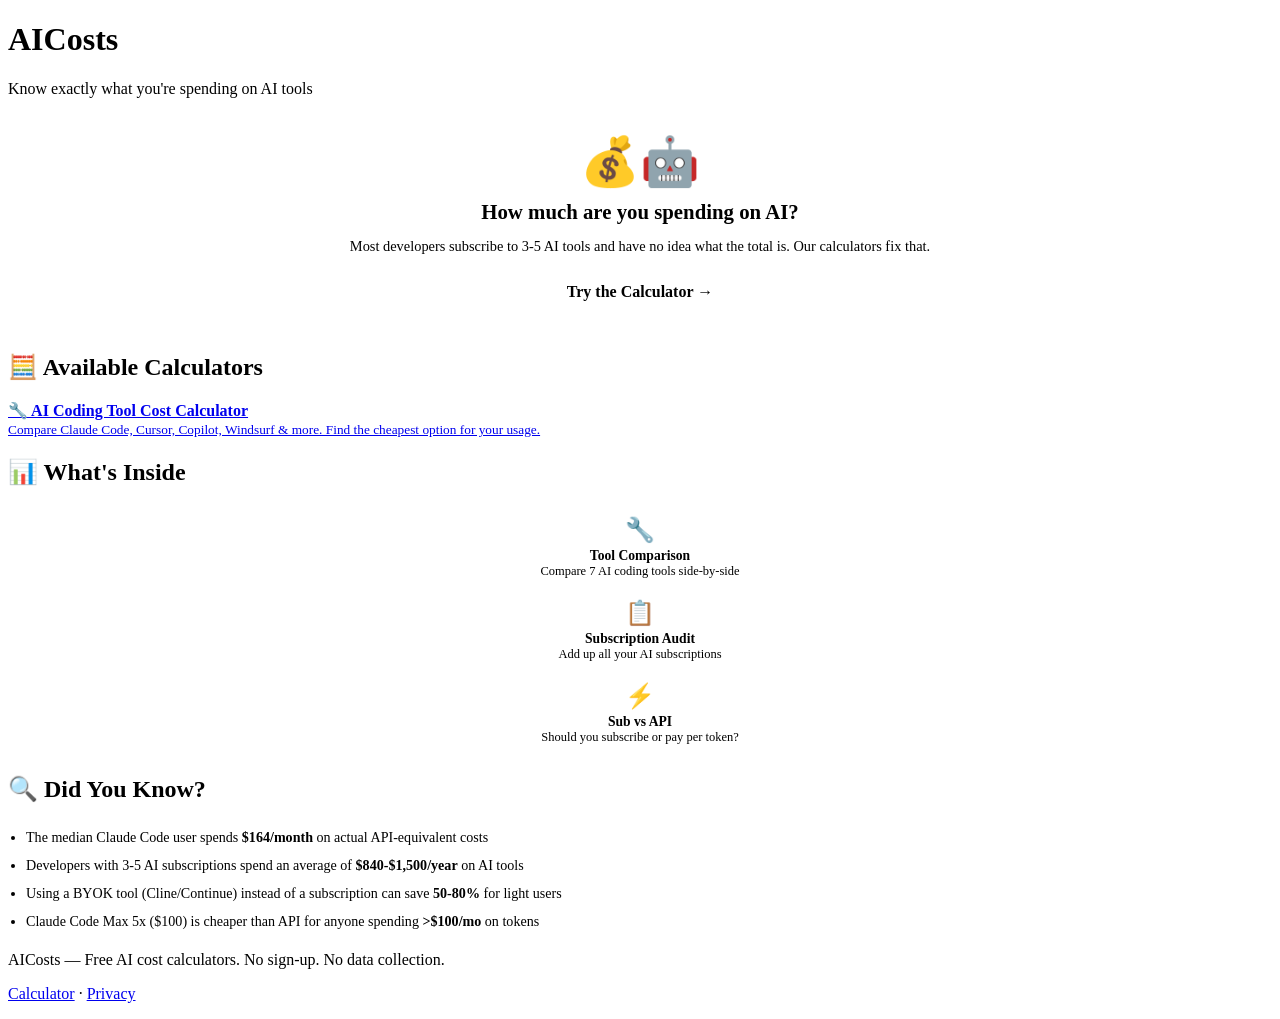
==== index.html @ ecb43ac8 "Add index.html" ====
<!DOCTYPE html>
<html lang="en">
<head>
<meta charset="UTF-8">
<meta name="viewport" content="width=device-width,initial-scale=1">
<title>AICosts — AI Cost Calculators & Comparison Tools</title>
<meta name="description" content="Free AI cost calculators. Compare AI coding tools, audit your AI subscriptions, find the cheapest AI plan. No sign-up required.">
<link rel="canonical" href="https://aicosts.bmaster.cn/">
<link rel="stylesheet" href="style.css">
</head>
<body>
<div class="wrap">
<div class="header">
<h1>AICosts</h1>
<p>Know exactly what you're spending on AI tools</p>
</div>

<div class="card">
<div style="text-align:center;padding:20px 0">
<div style="font-size:3rem">💰🤖</div>
<h2 style="font-size:1.3rem;margin:10px 0">How much are you spending on AI?</h2>
<p style="color:var(--text-dim);font-size:.9rem;margin-bottom:16px">Most developers subscribe to 3-5 AI tools and have no idea what the total is. Our calculators fix that.</p>
<a href="ai-coding-cost-calculator.html" style="display:inline-block;background:var(--accent);color:#000;font-weight:700;padding:12px 28px;border-radius:8px;text-decoration:none;font-size:1rem">Try the Calculator →</a>
</div>
</div>

<div class="card">
<h2>🧮 Available Calculators</h2>
<div class="related">
<a href="ai-coding-cost-calculator.html">
<strong>🔧 AI Coding Tool Cost Calculator</strong><br>
<small style="color:var(--text-dim)">Compare Claude Code, Cursor, Copilot, Windsurf & more. Find the cheapest option for your usage.</small>
</a>
</div>
</div>

<div class="card">
<h2>📊 What's Inside</h2>
<div class="row3" style="margin-bottom:12px">
<div style="text-align:center;padding:10px"><div style="font-size:1.5rem">🔧</div><div style="font-weight:600;font-size:.85rem;margin-top:4px">Tool Comparison</div><div style="font-size:.78rem;color:var(--text-dim)">Compare 7 AI coding tools side-by-side</div></div>
<div style="text-align:center;padding:10px"><div style="font-size:1.5rem">📋</div><div style="font-weight:600;font-size:.85rem;margin-top:4px">Subscription Audit</div><div style="font-size:.78rem;color:var(--text-dim)">Add up all your AI subscriptions</div></div>
<div style="text-align:center;padding:10px"><div style="font-size:1.5rem">⚡</div><div style="font-weight:600;font-size:.85rem;margin-top:4px">Sub vs API</div><div style="font-size:.78rem;color:var(--text-dim)">Should you subscribe or pay per token?</div></div>
</div>
</div>

<div class="card">
<h2>🔍 Did You Know?</h2>
<ul style="color:var(--text-dim);font-size:.88rem;padding-left:18px;line-height:2">
<li>The median Claude Code user spends <strong style="color:var(--text)">$164/month</strong> on actual API-equivalent costs</li>
<li>Developers with 3-5 AI subscriptions spend an average of <strong style="color:var(--text)">$840-$1,500/year</strong> on AI tools</li>
<li>Using a BYOK tool (Cline/Continue) instead of a subscription can save <strong style="color:var(--text)">50-80%</strong> for light users</li>
<li>Claude Code Max 5x ($100) is cheaper than API for anyone spending <strong style="color:var(--text)">>$100/mo</strong> on tokens</li>
</ul>
</div>

<div class="footer">
<p>AICosts — Free AI cost calculators. No sign-up. No data collection.</p>
<p><a href="ai-coding-cost-calculator.html">Calculator</a> · <a href="privacy.html">Privacy</a></p>
</div>
</div>
</body>
</html>
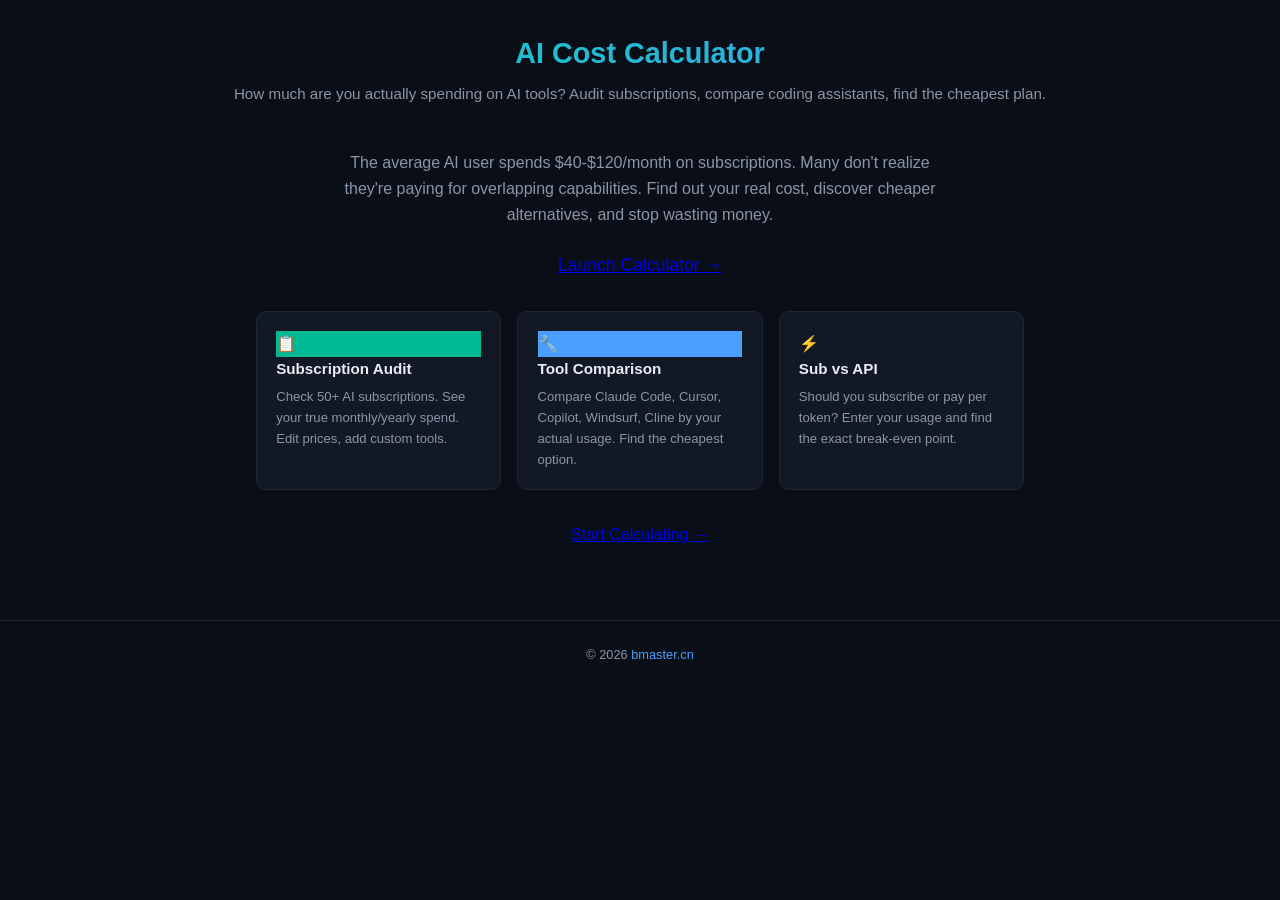
==== commit 84870935: "Add index.html" ====
--- a/index.html
+++ b/index.html
@@ -2,61 +2,66 @@
 <html lang="en">
 <head>
 <meta charset="UTF-8">
-<meta name="viewport" content="width=device-width,initial-scale=1">
-<title>AICosts — AI Cost Calculators & Comparison Tools</title>
-<meta name="description" content="Free AI cost calculators. Compare AI coding tools, audit your AI subscriptions, find the cheapest AI plan. No sign-up required.">
-<link rel="canonical" href="https://aicosts.bmaster.cn/">
+<meta name="viewport" content="width=device-width, initial-scale=1.0">
+<title>AI Cost Calculator - How Much Are You Spending on AI Tools?</title>
+<meta name="description" content="Audit your AI subscriptions, compare coding assistant costs, and find the cheapest plan. Track spending across ChatGPT, Claude, Cursor, Copilot, Midjourney and 50+ tools.">
+<meta property="og:type" content="website">
+<meta property="og:url" content="https://aicosts.bmaster.cn/">
+<meta property="og:title" content="AI Cost Calculator - How Much Are You Spending on AI?">
+<meta property="og:description" content="Audit your AI subscriptions, compare coding tools, find the cheapest plan. Track 50+ AI tools.">
+<meta property="og:image" content="https://aicosts.bmaster.cn/og-image.png">
+<meta name="twitter:card" content="summary_large_image">
+<meta name="twitter:title" content="AI Cost Calculator">
+<meta name="twitter:description" content="Audit your AI subscriptions, compare coding tools, find the cheapest plan.">
+<link rel="icon" type="image/svg+xml" href="favicon.svg">
 <link rel="stylesheet" href="style.css">
 </head>
 <body>
-<div class="wrap">
+
 <div class="header">
-<h1>AICosts</h1>
-<p>Know exactly what you're spending on AI tools</p>
+  <h1>AI Cost Calculator</h1>
+  <p>How much are you actually spending on AI tools? Audit subscriptions, compare coding assistants, find the cheapest plan.</p>
 </div>
 
-<div class="card">
-<div style="text-align:center;padding:20px 0">
-<div style="font-size:3rem">💰🤖</div>
-<h2 style="font-size:1.3rem;margin:10px 0">How much are you spending on AI?</h2>
-<p style="color:var(--text-dim);font-size:.9rem;margin-bottom:16px">Most developers subscribe to 3-5 AI tools and have no idea what the total is. Our calculators fix that.</p>
-<a href="ai-coding-cost-calculator.html" style="display:inline-block;background:var(--accent);color:#000;font-weight:700;padding:12px 28px;border-radius:8px;text-decoration:none;font-size:1rem">Try the Calculator →</a>
-</div>
-</div>
+<div class="pane active" style="padding:1.5rem 1rem 3rem;max-width:800px;margin:0 auto;">
 
-<div class="card">
-<h2>🧮 Available Calculators</h2>
-<div class="related">
-<a href="ai-coding-cost-calculator.html">
-<strong>🔧 AI Coding Tool Cost Calculator</strong><br>
-<small style="color:var(--text-dim)">Compare Claude Code, Cursor, Copilot, Windsurf & more. Find the cheapest option for your usage.</small>
-</a>
-</div>
-</div>
+  <div style="text-align:center;margin-bottom:2rem;">
+    <p style="font-size:1rem;color:var(--text-dim);max-width:600px;margin:0 auto 1.5rem;">
+      The average AI user spends $40-$120/month on subscriptions. Many don't realize they're paying for overlapping capabilities.
+      Find out your real cost, discover cheaper alternatives, and stop wasting money.
+    </p>
+    <a href="ai-coding-cost-calculator.html" class="btn btn-primary" style="font-size:1.1rem;padding:.8rem 2rem;">
+      Launch Calculator &rarr;
+    </a>
+  </div>
 
-<div class="card">
-<h2>📊 What's Inside</h2>
-<div class="row3" style="margin-bottom:12px">
-<div style="text-align:center;padding:10px"><div style="font-size:1.5rem">🔧</div><div style="font-weight:600;font-size:.85rem;margin-top:4px">Tool Comparison</div><div style="font-size:.78rem;color:var(--text-dim)">Compare 7 AI coding tools side-by-side</div></div>
-<div style="text-align:center;padding:10px"><div style="font-size:1.5rem">📋</div><div style="font-weight:600;font-size:.85rem;margin-top:4px">Subscription Audit</div><div style="font-size:.78rem;color:var(--text-dim)">Add up all your AI subscriptions</div></div>
-<div style="text-align:center;padding:10px"><div style="font-size:1.5rem">⚡</div><div style="font-weight:600;font-size:.85rem;margin-top:4px">Sub vs API</div><div style="font-size:.78rem;color:var(--text-dim)">Should you subscribe or pay per token?</div></div>
-</div>
-</div>
+  <div style="display:grid;grid-template-columns:repeat(auto-fit,minmax(200px,1fr));gap:1rem;margin-bottom:2rem;">
+    <div style="background:var(--card);border:1px solid var(--border);border-radius:10px;padding:1.2rem;">
+      <div class="b-badge-icon" style="background:var(--accent-dim)">&#128203;</div>
+      <h3 style="font-size:.95rem;margin-bottom:.3rem;">Subscription Audit</h3>
+      <p style="font-size:.82rem;color:var(--text-dim);">Check 50+ AI subscriptions. See your true monthly/yearly spend. Edit prices, add custom tools.</p>
+    </div>
+    <div style="background:var(--card);border:1px solid var(--border);border-radius:10px;padding:1.2rem;">
+      <div class="b-badge-icon" style="background:var(--blue)">&#128295;</div>
+      <h3 style="font-size:.95rem;margin-bottom:.3rem;">Tool Comparison</h3>
+      <p style="font-size:.82rem;color:var(--text-dim);">Compare Claude Code, Cursor, Copilot, Windsurf, Cline by your actual usage. Find the cheapest option.</p>
+    </div>
+    <div style="background:var(--card);border:1px solid var(--border);border-radius:10px;padding:1.2rem;">
+      <div class="b-badge-icon" style="background:var(--orange)">&#9889;</div>
+      <h3 style="font-size:.95rem;margin-bottom:.3rem;">Sub vs API</h3>
+      <p style="font-size:.82rem;color:var(--text-dim);">Should you subscribe or pay per token? Enter your usage and find the exact break-even point.</p>
+    </div>
+  </div>
 
-<div class="card">
-<h2>🔍 Did You Know?</h2>
-<ul style="color:var(--text-dim);font-size:.88rem;padding-left:18px;line-height:2">
-<li>The median Claude Code user spends <strong style="color:var(--text)">$164/month</strong> on actual API-equivalent costs</li>
-<li>Developers with 3-5 AI subscriptions spend an average of <strong style="color:var(--text)">$840-$1,500/year</strong> on AI tools</li>
-<li>Using a BYOK tool (Cline/Continue) instead of a subscription can save <strong style="color:var(--text)">50-80%</strong> for light users</li>
-<li>Claude Code Max 5x ($100) is cheaper than API for anyone spending <strong style="color:var(--text)">>$100/mo</strong> on tokens</li>
-</ul>
+  <div style="text-align:center;">
+    <a href="ai-coding-cost-calculator.html" class="btn btn-outline">Start Calculating &rarr;</a>
+  </div>
+
 </div>
 
 <div class="footer">
-<p>AICosts — Free AI cost calculators. No sign-up. No data collection.</p>
-<p><a href="ai-coding-cost-calculator.html">Calculator</a> · <a href="privacy.html">Privacy</a></p>
+  <p>&copy; 2026 <a href="https://bmaster.cn" style="color:var(--blue)">bmaster.cn</a></p>
 </div>
-</div>
+
 </body>
 </html>
--- a/style.css
+++ b/style.css
@@ -0,0 +1,86 @@
+*{margin:0;padding:0;box-sizing:border-box}
+:root{--bg:#0a0e17;--card:#131825;--border:#1e2638;--accent:#00d4aa;--accent-dim:#00b894;--text:#e8edf5;--text-dim:#8b95a8;--red:#ff5e5e;--yellow:#ffc857;--blue:#4a9eff;--radius:12px}
+body{background:var(--bg);color:var(--text);font-family:-apple-system,BlinkMacSystemFont,'Segoe UI',Roboto,sans-serif;line-height:1.6;min-height:100vh}
+.wrap{max-width:960px;margin:0 auto;padding:16px}
+.header{text-align:center;padding:30px 16px 20px}
+.header h1{font-size:1.8rem;font-weight:700;background:linear-gradient(135deg,var(--accent),var(--blue));-webkit-background-clip:text;-webkit-text-fill-color:transparent}
+.header p{color:var(--text-dim);margin-top:6px;font-size:.95rem}
+.tabs{display:flex;gap:4px;background:var(--card);border-radius:var(--radius);padding:4px;margin:0 0 16px}
+.tab{flex:1;padding:10px 8px;text-align:center;border-radius:8px;cursor:pointer;font-weight:600;font-size:.85rem;color:var(--text-dim);transition:all .2s;border:none;background:none}
+.tab:hover{color:var(--text)}
+.tab.active{background:var(--accent);color:#000}
+.pane{display:none}
+.pane.active{display:block}
+.card{background:var(--card);border:1px solid var(--border);border-radius:var(--radius);padding:20px;margin-bottom:16px}
+.card h2{font-size:1.1rem;margin-bottom:12px;display:flex;align-items:center;gap:8px}
+.input-group{display:flex;flex-direction:column;gap:6px;margin-bottom:14px}
+.input-group label{font-size:.85rem;color:var(--text-dim);font-weight:600}
+.input-group input,.input-group select{background:var(--bg);border:1px solid var(--border);color:var(--text);border-radius:8px;padding:10px 12px;font-size:.95rem;outline:none;transition:border .2s}
+.input-group input:focus,.input-group select:focus{border-color:var(--accent)}
+.row2{display:grid;grid-template-columns:1fr 1fr;gap:12px}
+.row3{display:grid;grid-template-columns:1fr 1fr 1fr;gap:12px}
+@media(max-width:560px){.row2,.row3{grid-template-columns:1fr}}
+.sub-list{display:flex;flex-direction:column;gap:8px}
+.sub-item{display:flex;align-items:center;justify-content:space-between;background:var(--bg);border:1px solid var(--border);border-radius:8px;padding:10px 14px;cursor:pointer;transition:border .2s}
+.sub-item:hover{border-color:var(--accent)}
+.sub-item.checked{border-color:var(--accent);background:rgba(0,212,170,.08)}
+.sub-item .left{display:flex;align-items:center;gap:10px}
+.sub-item .cb{width:20px;height:20px;border:2px solid var(--border);border-radius:6px;display:flex;align-items:center;justify-content:center;flex-shrink:0;transition:all .2s}
+.sub-item.checked .cb{background:var(--accent);border-color:var(--accent)}
+.sub-item .name{font-weight:600;font-size:.9rem}
+.sub-item .price{font-size:.85rem;color:var(--text-dim)}
+.sub-item.checked .price{color:var(--accent)}
+.results{margin-top:16px}
+.result-box{background:var(--bg);border:1px solid var(--border);border-radius:var(--radius);padding:18px;margin-bottom:12px}
+.result-big{font-size:2.4rem;font-weight:700;color:var(--accent)}
+.result-big.red{color:var(--red)}
+.result-label{font-size:.8rem;color:var(--text-dim);text-transform:uppercase;letter-spacing:.5px;margin-top:2px}
+.result-grid{display:grid;grid-template-columns:repeat(auto-fit,minmax(130px,1fr));gap:12px;margin-top:12px}
+.result-cell{text-align:center}
+.result-cell .num{font-size:1.3rem;font-weight:700}
+.result-cell .lbl{font-size:.75rem;color:var(--text-dim)}
+.bar-chart{margin-top:16px}
+.bar-row{display:flex;align-items:center;gap:10px;margin-bottom:8px}
+.bar-row .b-name{width:120px;font-size:.85rem;flex-shrink:0}
+.bar-row .b-track{flex:1;height:28px;background:var(--bg);border-radius:6px;overflow:hidden;position:relative}
+.bar-row .b-fill{height:100%;border-radius:6px;transition:width .6s;display:flex;align-items:center;justify-content:flex-end;padding-right:8px;font-size:.75rem;font-weight:700;color:#000;white-space:nowrap}
+.bar-row .b-val{width:70px;text-align:right;font-size:.85rem;font-weight:600}
+.compare-grid{display:grid;grid-template-columns:repeat(auto-fit,minmax(180px,1fr));gap:12px;margin-top:12px}
+.compare-card{background:var(--bg);border:1px solid var(--border);border-radius:var(--radius);padding:16px;text-align:center;transition:all .2s}
+.compare-card.best{border-color:var(--accent);box-shadow:0 0 0 1px var(--accent)}
+.compare-card .badge{display:inline-block;font-size:.65rem;padding:2px 8px;border-radius:4px;font-weight:700;text-transform:uppercase;letter-spacing:.5px;margin-bottom:6px}
+.compare-card .badge.best{background:var(--accent);color:#000}
+.compare-card .badge.worst{background:var(--red);color:#fff}
+.compare-card .b-icon{font-size:1.5rem;margin-bottom:4px}
+.compare-card .b-name{font-weight:700;font-size:.95rem}
+.compare-card .b-price{font-size:1.4rem;font-weight:700;margin:4px 0}
+.compare-card .b-desc{font-size:.8rem;color:var(--text-dim)}
+.compare-card .b-detail{font-size:.75rem;color:var(--text-dim);margin-top:6px;border-top:1px solid var(--border);padding-top:6px}
+.tip{background:rgba(74,158,255,.1);border:1px solid rgba(74,158,255,.3);border-radius:8px;padding:12px;margin-top:12px;font-size:.85rem}
+.tip strong{color:var(--blue)}
+.warn{background:rgba(255,200,87,.1);border:1px solid rgba(255,200,87,.3);border-radius:8px;padding:12px;margin-top:12px;font-size:.85rem}
+.warn strong{color:var(--yellow)}
+.seo{margin-top:32px}
+.seo h2{font-size:1.1rem;margin:20px 0 10px;border-bottom:1px solid var(--border);padding-bottom:6px}
+.seo h3{font-size:.95rem;margin:14px 0 6px;color:var(--accent)}
+.seo p{font-size:.9rem;color:var(--text-dim);margin-bottom:8px}
+.seo ul{padding-left:18px;margin-bottom:10px}
+.seo li{font-size:.88rem;color:var(--text-dim);margin-bottom:4px}
+.seo table{width:100%;border-collapse:collapse;margin:8px 0;font-size:.85rem}
+.seo th,.seo td{border:1px solid var(--border);padding:8px 10px;text-align:left}
+.seo th{background:var(--card)}
+.faq-item{border-bottom:1px solid var(--border);padding:12px 0;cursor:pointer}
+.faq-item .faq-q{font-weight:600;font-size:.9rem;display:flex;justify-content:space-between;align-items:center}
+.faq-item .faq-q .arrow{color:var(--accent);transition:transform .2s}
+.faq-item.open .arrow{transform:rotate(90deg)}
+.faq-item .faq-a{display:none;font-size:.85rem;color:var(--text-dim);margin-top:8px}
+.faq-item.open .faq-a{display:block}
+.footer{text-align:center;padding:24px 16px;color:var(--text-dim);font-size:.8rem;border-top:1px solid var(--border);margin-top:24px}
+.footer a{color:var(--accent);text-decoration:none}
+.ad-slot{background:var(--card);border:1px dashed var(--border);border-radius:8px;min-height:90px;display:flex;align-items:center;justify-content:center;color:var(--text-dim);font-size:.8rem;margin:16px 0}
+.slider-wrap{display:flex;align-items:center;gap:10px}
+.slider-wrap input[type=range]{flex:1;accent-color:var(--accent)}
+.slider-val{min-width:50px;text-align:right;font-weight:700;color:var(--accent)}
+.related{display:grid;grid-template-columns:repeat(auto-fit,minmax(200px,1fr));gap:10px;margin-top:12px}
+.related a{display:block;background:var(--card);border:1px solid var(--border);border-radius:8px;padding:12px;font-size:.85rem;color:var(--text);text-decoration:none;transition:border .2s}
+.related a:hover{border-color:var(--accent)}
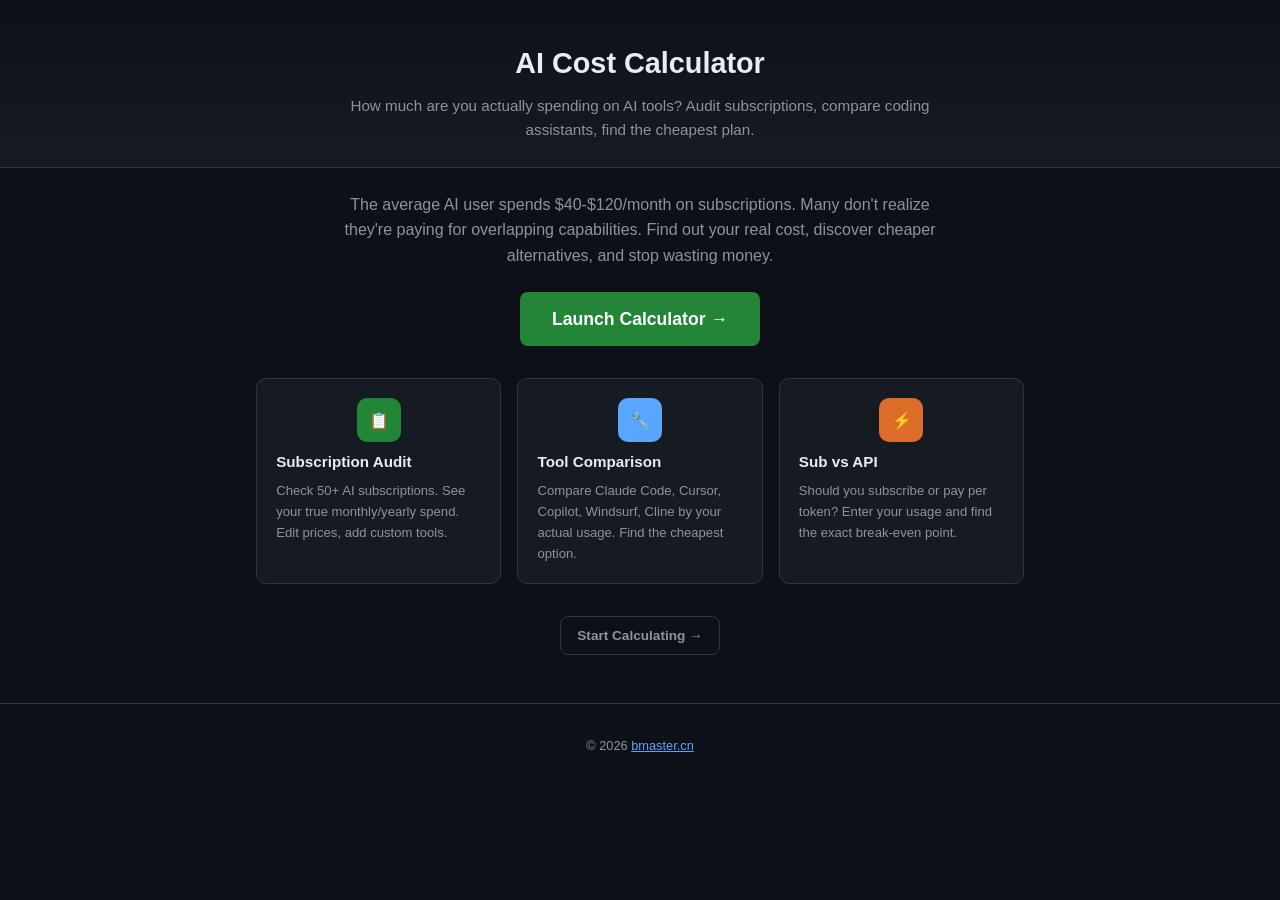
==== commit 26e78c2f: "Add index.html" ====
--- a/index.html
+++ b/index.html
@@ -30,7 +30,7 @@
       The average AI user spends $40-$120/month on subscriptions. Many don't realize they're paying for overlapping capabilities.
       Find out your real cost, discover cheaper alternatives, and stop wasting money.
     </p>
-    <a href="ai-coding-cost-calculator.html" class="btn btn-primary" style="font-size:1.1rem;padding:.8rem 2rem;">
+    <a href="ai-coding-cost-calculator.html#/audit" class="btn btn-primary" style="font-size:1.1rem;padding:.8rem 2rem;">
       Launch Calculator &rarr;
     </a>
   </div>
@@ -54,7 +54,7 @@
   </div>
 
   <div style="text-align:center;">
-    <a href="ai-coding-cost-calculator.html" class="btn btn-outline">Start Calculating &rarr;</a>
+    <a href="ai-coding-cost-calculator.html#/audit" class="btn btn-outline">Start Calculating &rarr;</a>
   </div>
 
 </div>
--- a/style.css
+++ b/style.css
@@ -1,86 +1,433 @@
-*{margin:0;padding:0;box-sizing:border-box}
-:root{--bg:#0a0e17;--card:#131825;--border:#1e2638;--accent:#00d4aa;--accent-dim:#00b894;--text:#e8edf5;--text-dim:#8b95a8;--red:#ff5e5e;--yellow:#ffc857;--blue:#4a9eff;--radius:12px}
-body{background:var(--bg);color:var(--text);font-family:-apple-system,BlinkMacSystemFont,'Segoe UI',Roboto,sans-serif;line-height:1.6;min-height:100vh}
-.wrap{max-width:960px;margin:0 auto;padding:16px}
-.header{text-align:center;padding:30px 16px 20px}
-.header h1{font-size:1.8rem;font-weight:700;background:linear-gradient(135deg,var(--accent),var(--blue));-webkit-background-clip:text;-webkit-text-fill-color:transparent}
-.header p{color:var(--text-dim);margin-top:6px;font-size:.95rem}
-.tabs{display:flex;gap:4px;background:var(--card);border-radius:var(--radius);padding:4px;margin:0 0 16px}
-.tab{flex:1;padding:10px 8px;text-align:center;border-radius:8px;cursor:pointer;font-weight:600;font-size:.85rem;color:var(--text-dim);transition:all .2s;border:none;background:none}
-.tab:hover{color:var(--text)}
-.tab.active{background:var(--accent);color:#000}
-.pane{display:none}
-.pane.active{display:block}
-.card{background:var(--card);border:1px solid var(--border);border-radius:var(--radius);padding:20px;margin-bottom:16px}
-.card h2{font-size:1.1rem;margin-bottom:12px;display:flex;align-items:center;gap:8px}
-.input-group{display:flex;flex-direction:column;gap:6px;margin-bottom:14px}
-.input-group label{font-size:.85rem;color:var(--text-dim);font-weight:600}
-.input-group input,.input-group select{background:var(--bg);border:1px solid var(--border);color:var(--text);border-radius:8px;padding:10px 12px;font-size:.95rem;outline:none;transition:border .2s}
-.input-group input:focus,.input-group select:focus{border-color:var(--accent)}
-.row2{display:grid;grid-template-columns:1fr 1fr;gap:12px}
-.row3{display:grid;grid-template-columns:1fr 1fr 1fr;gap:12px}
-@media(max-width:560px){.row2,.row3{grid-template-columns:1fr}}
-.sub-list{display:flex;flex-direction:column;gap:8px}
-.sub-item{display:flex;align-items:center;justify-content:space-between;background:var(--bg);border:1px solid var(--border);border-radius:8px;padding:10px 14px;cursor:pointer;transition:border .2s}
-.sub-item:hover{border-color:var(--accent)}
-.sub-item.checked{border-color:var(--accent);background:rgba(0,212,170,.08)}
-.sub-item .left{display:flex;align-items:center;gap:10px}
-.sub-item .cb{width:20px;height:20px;border:2px solid var(--border);border-radius:6px;display:flex;align-items:center;justify-content:center;flex-shrink:0;transition:all .2s}
-.sub-item.checked .cb{background:var(--accent);border-color:var(--accent)}
-.sub-item .name{font-weight:600;font-size:.9rem}
-.sub-item .price{font-size:.85rem;color:var(--text-dim)}
-.sub-item.checked .price{color:var(--accent)}
-.results{margin-top:16px}
-.result-box{background:var(--bg);border:1px solid var(--border);border-radius:var(--radius);padding:18px;margin-bottom:12px}
-.result-big{font-size:2.4rem;font-weight:700;color:var(--accent)}
-.result-big.red{color:var(--red)}
-.result-label{font-size:.8rem;color:var(--text-dim);text-transform:uppercase;letter-spacing:.5px;margin-top:2px}
-.result-grid{display:grid;grid-template-columns:repeat(auto-fit,minmax(130px,1fr));gap:12px;margin-top:12px}
-.result-cell{text-align:center}
-.result-cell .num{font-size:1.3rem;font-weight:700}
-.result-cell .lbl{font-size:.75rem;color:var(--text-dim)}
-.bar-chart{margin-top:16px}
-.bar-row{display:flex;align-items:center;gap:10px;margin-bottom:8px}
-.bar-row .b-name{width:120px;font-size:.85rem;flex-shrink:0}
-.bar-row .b-track{flex:1;height:28px;background:var(--bg);border-radius:6px;overflow:hidden;position:relative}
-.bar-row .b-fill{height:100%;border-radius:6px;transition:width .6s;display:flex;align-items:center;justify-content:flex-end;padding-right:8px;font-size:.75rem;font-weight:700;color:#000;white-space:nowrap}
-.bar-row .b-val{width:70px;text-align:right;font-size:.85rem;font-weight:600}
-.compare-grid{display:grid;grid-template-columns:repeat(auto-fit,minmax(180px,1fr));gap:12px;margin-top:12px}
-.compare-card{background:var(--bg);border:1px solid var(--border);border-radius:var(--radius);padding:16px;text-align:center;transition:all .2s}
-.compare-card.best{border-color:var(--accent);box-shadow:0 0 0 1px var(--accent)}
-.compare-card .badge{display:inline-block;font-size:.65rem;padding:2px 8px;border-radius:4px;font-weight:700;text-transform:uppercase;letter-spacing:.5px;margin-bottom:6px}
-.compare-card .badge.best{background:var(--accent);color:#000}
-.compare-card .badge.worst{background:var(--red);color:#fff}
-.compare-card .b-icon{font-size:1.5rem;margin-bottom:4px}
-.compare-card .b-name{font-weight:700;font-size:.95rem}
-.compare-card .b-price{font-size:1.4rem;font-weight:700;margin:4px 0}
-.compare-card .b-desc{font-size:.8rem;color:var(--text-dim)}
-.compare-card .b-detail{font-size:.75rem;color:var(--text-dim);margin-top:6px;border-top:1px solid var(--border);padding-top:6px}
-.tip{background:rgba(74,158,255,.1);border:1px solid rgba(74,158,255,.3);border-radius:8px;padding:12px;margin-top:12px;font-size:.85rem}
-.tip strong{color:var(--blue)}
-.warn{background:rgba(255,200,87,.1);border:1px solid rgba(255,200,87,.3);border-radius:8px;padding:12px;margin-top:12px;font-size:.85rem}
-.warn strong{color:var(--yellow)}
-.seo{margin-top:32px}
-.seo h2{font-size:1.1rem;margin:20px 0 10px;border-bottom:1px solid var(--border);padding-bottom:6px}
-.seo h3{font-size:.95rem;margin:14px 0 6px;color:var(--accent)}
-.seo p{font-size:.9rem;color:var(--text-dim);margin-bottom:8px}
-.seo ul{padding-left:18px;margin-bottom:10px}
-.seo li{font-size:.88rem;color:var(--text-dim);margin-bottom:4px}
-.seo table{width:100%;border-collapse:collapse;margin:8px 0;font-size:.85rem}
-.seo th,.seo td{border:1px solid var(--border);padding:8px 10px;text-align:left}
-.seo th{background:var(--card)}
-.faq-item{border-bottom:1px solid var(--border);padding:12px 0;cursor:pointer}
-.faq-item .faq-q{font-weight:600;font-size:.9rem;display:flex;justify-content:space-between;align-items:center}
-.faq-item .faq-q .arrow{color:var(--accent);transition:transform .2s}
-.faq-item.open .arrow{transform:rotate(90deg)}
-.faq-item .faq-a{display:none;font-size:.85rem;color:var(--text-dim);margin-top:8px}
-.faq-item.open .faq-a{display:block}
-.footer{text-align:center;padding:24px 16px;color:var(--text-dim);font-size:.8rem;border-top:1px solid var(--border);margin-top:24px}
-.footer a{color:var(--accent);text-decoration:none}
-.ad-slot{background:var(--card);border:1px dashed var(--border);border-radius:8px;min-height:90px;display:flex;align-items:center;justify-content:center;color:var(--text-dim);font-size:.8rem;margin:16px 0}
-.slider-wrap{display:flex;align-items:center;gap:10px}
-.slider-wrap input[type=range]{flex:1;accent-color:var(--accent)}
-.slider-val{min-width:50px;text-align:right;font-weight:700;color:var(--accent)}
-.related{display:grid;grid-template-columns:repeat(auto-fit,minmax(200px,1fr));gap:10px;margin-top:12px}
-.related a{display:block;background:var(--card);border:1px solid var(--border);border-radius:8px;padding:12px;font-size:.85rem;color:var(--text);text-decoration:none;transition:border .2s}
-.related a:hover{border-color:var(--accent)}
+/* ===== AI Cost Calculator v2 - Stylesheet ===== */
+
+:root {
+  --bg: #0d1117;
+  --card: #161b22;
+  --border: #30363d;
+  --text: #e6edf3;
+  --text-dim: #8b949e;
+  --accent: #3fb950;
+  --accent-dim: #238636;
+  --red: #f85149;
+  --blue: #58a6ff;
+  --yellow: #d29922;
+  --orange: #db6d28;
+  --purple: #bc8cff;
+  --radius: 10px;
+}
+
+* { margin: 0; padding: 0; box-sizing: border-box; }
+
+body {
+  background: var(--bg);
+  color: var(--text);
+  font-family: -apple-system, BlinkMacSystemFont, "Segoe UI", "Noto Sans SC", Helvetica, Arial, sans-serif;
+  line-height: 1.6;
+  min-height: 100vh;
+}
+
+/* ===== HEADER ===== */
+.header {
+  text-align: center;
+  padding: 2.5rem 1rem 1.5rem;
+  border-bottom: 1px solid var(--border);
+  background: linear-gradient(180deg, #0d1117 0%, #161b22 100%);
+}
+.header h1 { font-size: 1.8rem; margin-bottom: .5rem; }
+.header p { color: var(--text-dim); font-size: .95rem; max-width: 600px; margin: 0 auto; }
+
+/* ===== LANG SWITCHER ===== */
+.lang-switch {
+  display: inline-flex;
+  gap: 4px;
+  margin-top: 1rem;
+  background: var(--card);
+  border: 1px solid var(--border);
+  border-radius: 20px;
+  padding: 3px;
+}
+.lang-btn {
+  background: transparent;
+  border: none;
+  color: var(--text-dim);
+  padding: 4px 14px;
+  border-radius: 16px;
+  cursor: pointer;
+  font-size: .8rem;
+  font-weight: 600;
+  transition: all .2s;
+}
+.lang-btn:hover { color: var(--text); }
+.lang-btn.active { background: var(--accent-dim); color: #fff; }
+
+/* ===== TABS ===== */
+.tabs {
+  display: flex;
+  gap: 4px;
+  padding: 0 1rem;
+  border-bottom: 1px solid var(--border);
+  overflow-x: auto;
+  -webkit-overflow-scrolling: touch;
+}
+.tab {
+  padding: .8rem 1.2rem;
+  cursor: pointer;
+  border: none;
+  background: transparent;
+  color: var(--text-dim);
+  font-size: .9rem;
+  font-weight: 600;
+  border-bottom: 2px solid transparent;
+  white-space: nowrap;
+  transition: all .2s;
+}
+.tab:hover { color: var(--text); }
+.tab.active { color: var(--accent); border-bottom-color: var(--accent); }
+
+/* ===== PANES ===== */
+.pane { display: none; padding: 1.5rem 1rem 3rem; max-width: 900px; margin: 0 auto; }
+.pane.active { display: block; animation: fadeIn .3s ease; }
+@keyframes fadeIn { from { opacity: 0; transform: translateY(8px); } to { opacity: 1; transform: translateY(0); } }
+
+/* ===== SECTION TITLE ===== */
+.section-title { font-size: 1.3rem; margin-bottom: .3rem; }
+.section-desc { color: var(--text-dim); font-size: .9rem; margin-bottom: 1.5rem; }
+
+/* ===== INPUT CONTROLS ===== */
+.controls {
+  display: grid;
+  grid-template-columns: repeat(auto-fit, minmax(200px, 1fr));
+  gap: 1rem;
+  margin-bottom: 2rem;
+}
+.control-group label {
+  display: block;
+  font-size: .82rem;
+  color: var(--text-dim);
+  margin-bottom: .3rem;
+}
+input[type="number"], select {
+  width: 100%;
+  background: var(--card);
+  border: 1px solid var(--border);
+  color: var(--text);
+  padding: .5rem .7rem;
+  border-radius: var(--radius);
+  font-size: .95rem;
+  outline: none;
+  transition: border-color .2s;
+}
+input[type="number"]:focus, select:focus { border-color: var(--accent); }
+input[type="range"] {
+  width: 100%;
+  -webkit-appearance: none;
+  appearance: none;
+  height: 6px;
+  background: var(--border);
+  border-radius: 3px;
+  outline: none;
+}
+input[type="range"]::-webkit-slider-thumb {
+  -webkit-appearance: none;
+  width: 18px; height: 18px;
+  background: var(--accent);
+  border-radius: 50%;
+  cursor: pointer;
+}
+input[type="range"]::-moz-range-thumb {
+  width: 18px; height: 18px;
+  background: var(--accent);
+  border-radius: 50%;
+  cursor: pointer;
+  border: none;
+}
+.slider-row { display: flex; align-items: center; gap: .5rem; }
+.slider-val { font-weight: 700; color: var(--accent); min-width: 28px; text-align: center; }
+
+/* ===== COMPARE CARDS ===== */
+.compare-grid {
+  display: grid;
+  grid-template-columns: repeat(auto-fill, minmax(170px, 1fr));
+  gap: .8rem;
+  margin-bottom: 1.5rem;
+}
+.compare-card {
+  background: var(--card);
+  border: 1px solid var(--border);
+  border-radius: var(--radius);
+  padding: 1rem;
+  text-align: center;
+  position: relative;
+  transition: transform .2s, border-color .2s;
+}
+.compare-card:hover { transform: translateY(-2px); }
+.compare-card.best { border-color: var(--accent); box-shadow: 0 0 0 1px var(--accent), 0 4px 12px rgba(63,185,80,.15); }
+
+/* Monogram badge icon (replaces emoji) */
+.b-badge-icon {
+  width: 44px; height: 44px;
+  margin: 0 auto .5rem;
+  border-radius: 10px;
+  background: linear-gradient(135deg, var(--accent-dim), var(--blue));
+  color: #fff;
+  font-size: 1rem;
+  font-weight: 800;
+  display: flex;
+  align-items: center;
+  justify-content: center;
+  letter-spacing: -.5px;
+}
+.b-name { font-size: .85rem; font-weight: 600; }
+.b-price { font-size: 1.3rem; font-weight: 800; margin: .3rem 0; }
+.b-desc { font-size: .72rem; color: var(--text-dim); line-height: 1.4; }
+.b-detail { font-size: .72rem; color: var(--text-dim); margin-top: .4rem; padding-top: .4rem; border-top: 1px solid var(--border); }
+
+/* ===== BADGES ===== */
+.badge {
+  position: absolute;
+  top: -8px; left: 50%;
+  transform: translateX(-50%);
+  padding: 2px 10px;
+  border-radius: 10px;
+  font-size: .65rem;
+  font-weight: 700;
+  white-space: nowrap;
+}
+.badge.best { background: var(--accent); color: #fff; }
+.badge.worst { background: var(--red); color: #fff; }
+
+/* ===== BAR CHART ===== */
+.chart { margin-bottom: 1.5rem; }
+.bar-row {
+  display: flex;
+  align-items: center;
+  gap: .5rem;
+  margin-bottom: .5rem;
+}
+.bar-row .b-name { width: 130px; flex-shrink: 0; font-size: .8rem; }
+.b-track {
+  flex: 1;
+  height: 28px;
+  background: var(--card);
+  border: 1px solid var(--border);
+  border-radius: 6px;
+  overflow: hidden;
+}
+.b-fill {
+  height: 100%;
+  border-radius: 5px;
+  display: flex;
+  align-items: center;
+  padding-left: 8px;
+  font-size: .75rem;
+  font-weight: 600;
+  color: #fff;
+  transition: width .5s ease;
+  min-width: 2px;
+}
+.b-val { width: 60px; text-align: right; font-size: .82rem; font-weight: 600; }
+
+/* ===== SUMMARY ===== */
+.summary {
+  background: var(--card);
+  border: 1px solid var(--border);
+  border-radius: var(--radius);
+  padding: 1rem;
+  font-size: .88rem;
+  line-height: 1.6;
+  margin-bottom: 1.5rem;
+}
+
+/* ===== SUBSCRIPTION LIST ===== */
+.sub-search-wrap { margin-bottom: 1rem; }
+.search-input {
+  width: 100%;
+  background: var(--card);
+  border: 1px solid var(--border);
+  color: var(--text);
+  padding: .6rem .8rem .6rem 2.2rem;
+  border-radius: var(--radius);
+  font-size: .9rem;
+  outline: none;
+  background-image: url("data:image/svg+xml,%3Csvg xmlns='http://www.w3.org/2000/svg' width='16' height='16' fill='%238b949e' viewBox='0 0 16 16'%3E%3Cpath d='M11.742 10.344a6.5 6.5 0 1 0-1.397 1.398h-.001c.03.04.062.078.098.115l3.85 3.85a1 1 0 0 0 1.415-1.414l-3.85-3.85a1.007 1.007 0 0 0-.115-.1zM12 6.5a5.5 5.5 0 1 1-11 0 5.5 5.5 0 0 1 11 0z'/%3E%3C/svg%3E");
+  background-repeat: no-repeat;
+  background-position: .7rem center;
+}
+.search-input:focus { border-color: var(--accent); }
+
+.cat-label {
+  font-size: .72rem;
+  font-weight: 700;
+  text-transform: uppercase;
+  letter-spacing: .5px;
+  color: var(--text-dim);
+  margin: 1rem 0 .4rem;
+  padding-bottom: .3rem;
+  border-bottom: 1px solid var(--border);
+}
+
+.sub-item {
+  display: flex;
+  align-items: center;
+  justify-content: space-between;
+  padding: .55rem .7rem;
+  border-radius: 8px;
+  cursor: pointer;
+  transition: background .15s;
+}
+.sub-item:hover { background: var(--card); }
+.sub-item.checked { background: rgba(63,185,80,.08); }
+.sub-item .left { display: flex; align-items: center; gap: .6rem; }
+.sub-item .cb {
+  width: 18px; height: 18px;
+  border: 2px solid var(--border);
+  border-radius: 5px;
+  flex-shrink: 0;
+  transition: all .15s;
+}
+.sub-item.checked .cb {
+  background: var(--accent);
+  border-color: var(--accent);
+}
+.sub-item.checked .cb::after {
+  content: '';
+  display: block;
+  width: 5px; height: 9px;
+  border: solid #fff;
+  border-width: 0 2px 2px 0;
+  transform: rotate(45deg);
+  margin: 1px auto 0;
+}
+.sub-item .name { font-size: .88rem; }
+.sub-item .price { font-size: .82rem; color: var(--text-dim); white-space: nowrap; }
+.custom-tag { font-size: .65rem; background: var(--border); color: var(--text-dim); padding: 1px 5px; border-radius: 4px; }
+
+/* ===== CUSTOM SUB FORM ===== */
+.custom-add {
+  display: flex;
+  gap: .5rem;
+  margin-top: 1rem;
+  flex-wrap: wrap;
+}
+.custom-add input {
+  flex: 1; min-width: 120px;
+  background: var(--card);
+  border: 1px solid var(--border);
+  color: var(--text);
+  padding: .5rem .7rem;
+  border-radius: 8px;
+  font-size: .85rem;
+  outline: none;
+}
+.custom-add input:focus { border-color: var(--accent); }
+.custom-add button {
+  background: var(--accent-dim);
+  border: none;
+  color: #fff;
+  padding: .5rem 1rem;
+  border-radius: 8px;
+  font-size: .85rem;
+  font-weight: 600;
+  cursor: pointer;
+  transition: background .2s;
+}
+.custom-add button:hover { background: var(--accent); }
+
+/* ===== TOTAL DISPLAY ===== */
+.total-card {
+  background: var(--card);
+  border: 1px solid var(--border);
+  border-radius: var(--radius);
+  padding: 1.5rem;
+  text-align: center;
+  margin: 1.5rem 0;
+}
+.total-card .big-number { font-size: 2.5rem; font-weight: 800; }
+.total-card .big-number.red { color: var(--red); }
+.total-card .sub-stats { display: flex; justify-content: center; gap: 1.5rem; margin-top: .5rem; flex-wrap: wrap; }
+.total-card .sub-stat { font-size: .82rem; color: var(--text-dim); }
+.total-card .sub-stat strong { color: var(--text); }
+
+.msg-box { margin-top: 1rem; font-size: .85rem; line-height: 1.6; }
+.tip { background: rgba(63,185,80,.08); border: 1px solid var(--accent-dim); border-radius: 8px; padding: .7rem 1rem; }
+.warn { background: rgba(248,81,73,.08); border: 1px solid var(--red); border-radius: 8px; padding: .7rem 1rem; }
+
+/* ===== BREAKDOWN ===== */
+.breakdown { margin-top: 1rem; }
+
+/* ===== BUTTONS ===== */
+.btn {
+  display: inline-block;
+  padding: .5rem 1rem;
+  border-radius: 8px;
+  font-size: .85rem;
+  font-weight: 600;
+  cursor: pointer;
+  border: none;
+  text-decoration: none;
+  transition: all .2s;
+}
+.btn-primary { background: var(--accent-dim); color: #fff; }
+.btn-primary:hover { background: var(--accent); }
+.btn-outline { background: transparent; border: 1px solid var(--border); color: var(--text-dim); }
+.btn-outline:hover { border-color: var(--text); color: var(--text); }
+
+/* ===== FAQ ===== */
+.faq-item {
+  background: var(--card);
+  border: 1px solid var(--border);
+  border-radius: 8px;
+  margin-bottom: .5rem;
+  overflow: hidden;
+}
+.faq-q {
+  padding: .8rem 1rem;
+  cursor: pointer;
+  font-size: .88rem;
+  font-weight: 600;
+  display: flex;
+  justify-content: space-between;
+  align-items: center;
+}
+.faq-q::after { content: '+'; font-size: 1.2rem; color: var(--text-dim); transition: transform .2s; }
+.faq-item.open .faq-q::after { transform: rotate(45deg); }
+.faq-a {
+  max-height: 0;
+  overflow: hidden;
+  transition: max-height .3s ease, padding .3s ease;
+  padding: 0 1rem;
+  font-size: .82rem;
+  color: var(--text-dim);
+}
+.faq-item.open .faq-a { max-height: 300px; padding: 0 1rem .8rem; }
+
+/* ===== FOOTER ===== */
+.footer {
+  text-align: center;
+  padding: 2rem 1rem;
+  border-top: 1px solid var(--border);
+  font-size: .8rem;
+  color: var(--text-dim);
+}
+
+/* ===== AD SLOT ===== */
+.ad-slot {
+  max-width: 900px;
+  margin: 1.5rem auto;
+  min-height: 90px;
+  display: flex;
+  align-items: center;
+  justify-content: center;
+}
+
+/* ===== RESPONSIVE ===== */
+@media (max-width: 600px) {
+  .header h1 { font-size: 1.4rem; }
+  .header p { font-size: .82rem; }
+  .controls { grid-template-columns: 1fr; }
+  .compare-grid { grid-template-columns: repeat(2, 1fr); }
+  .bar-row .b-name { width: 90px; font-size: .72rem; }
+  .b-val { width: 50px; }
+  .total-card .big-number { font-size: 2rem; }
+  .total-card .sub-stats { gap: 1rem; }
+}
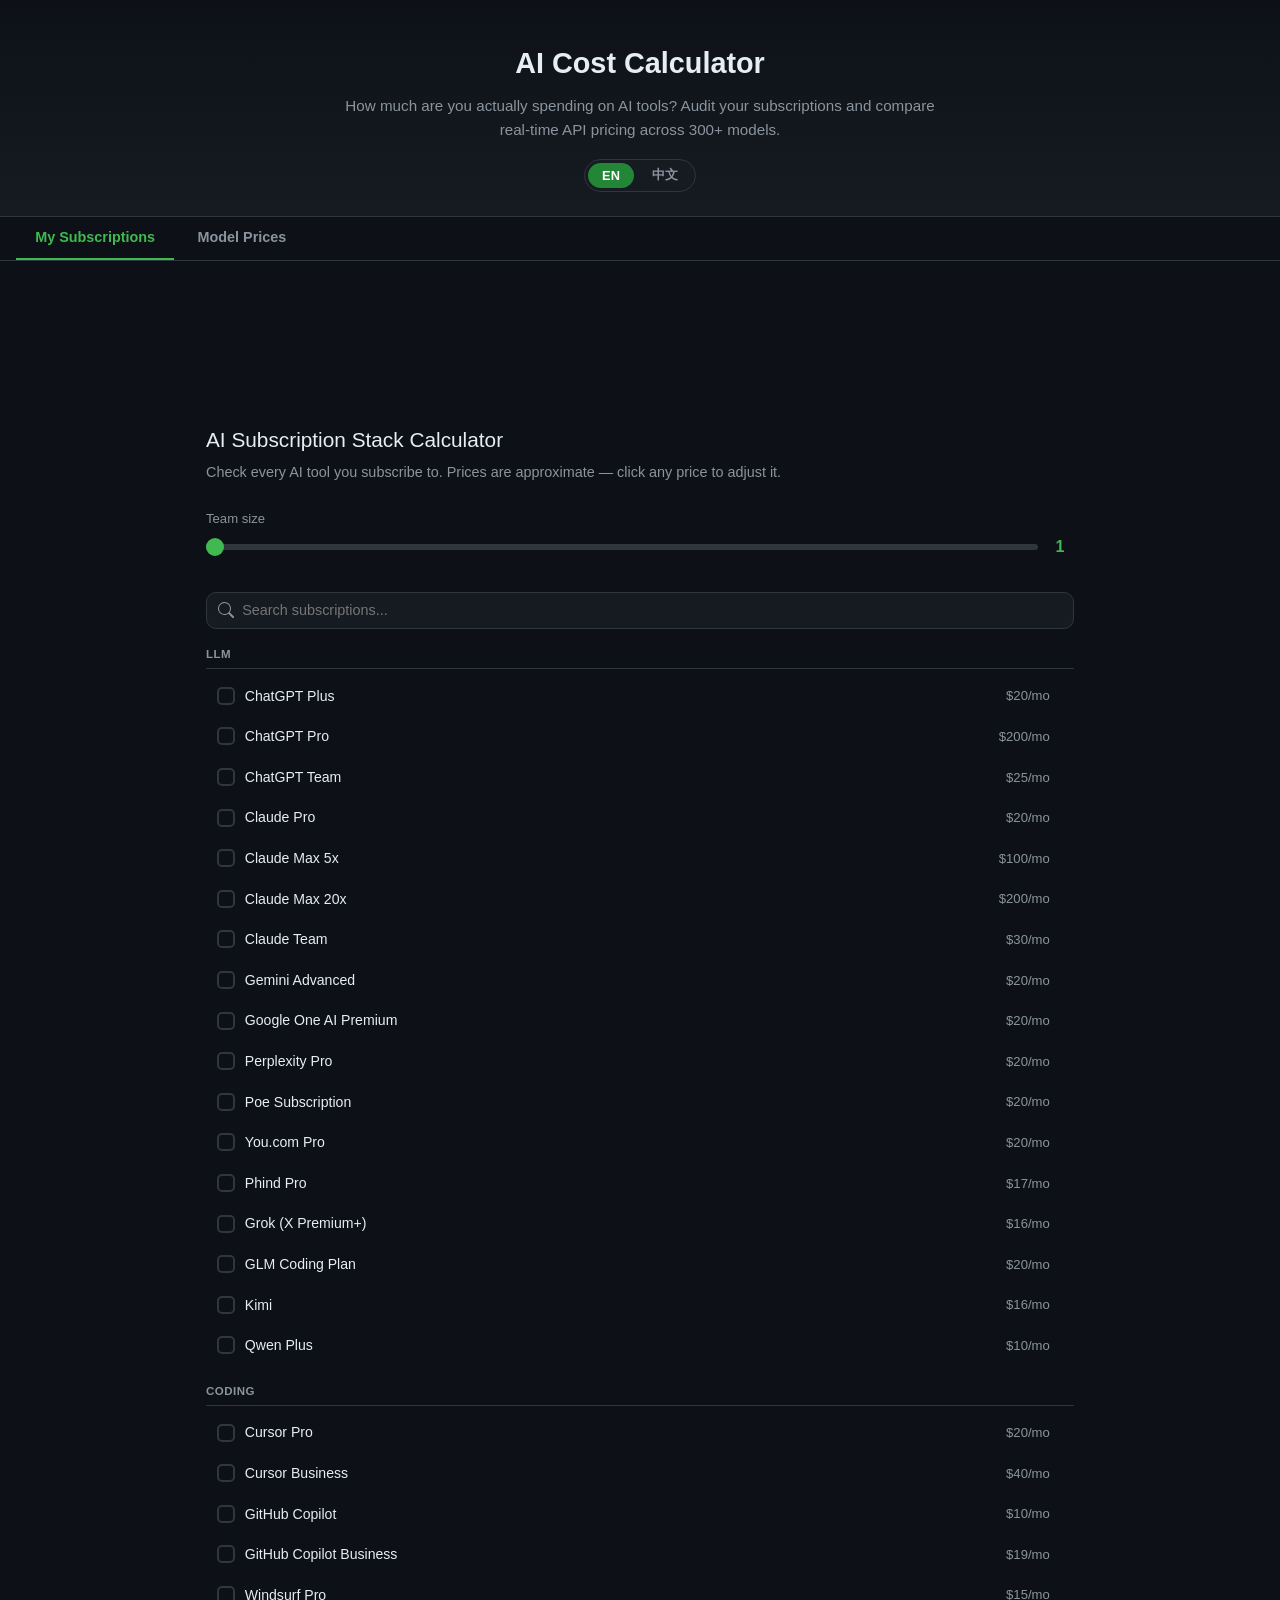
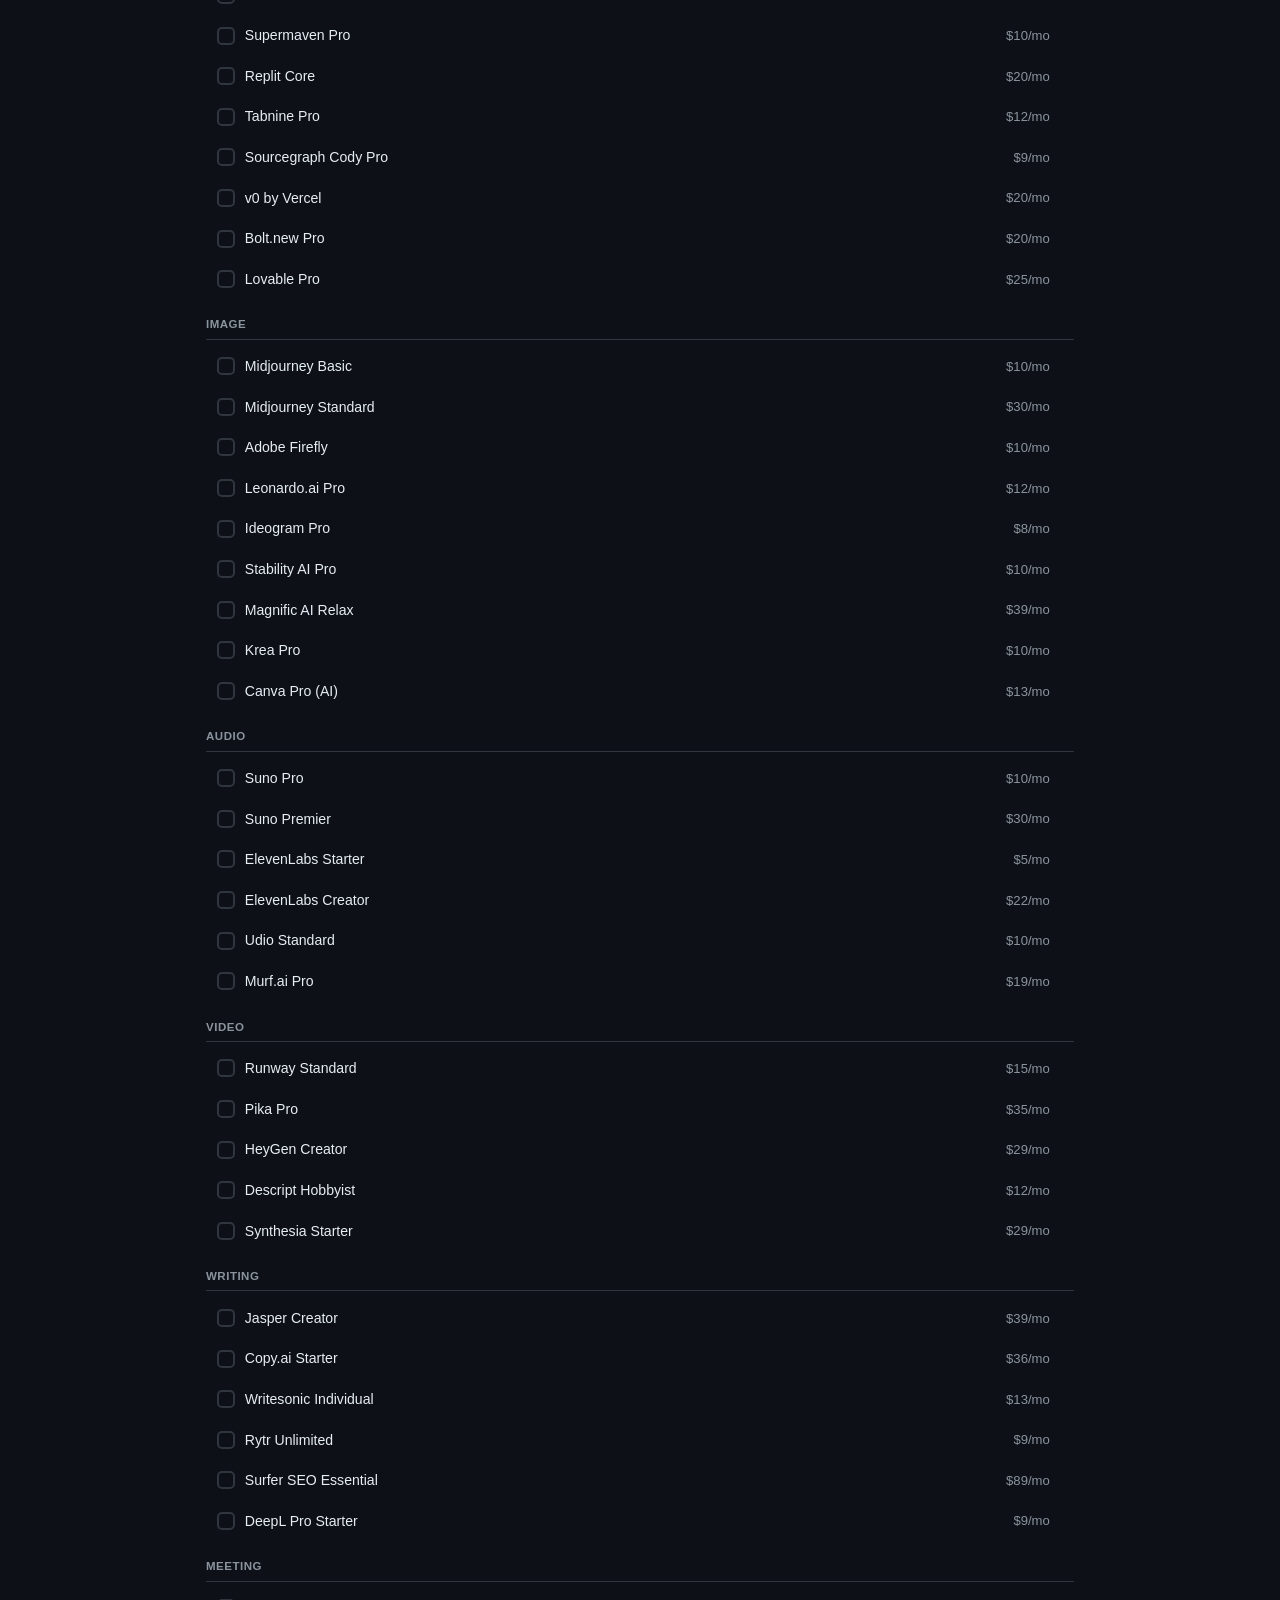
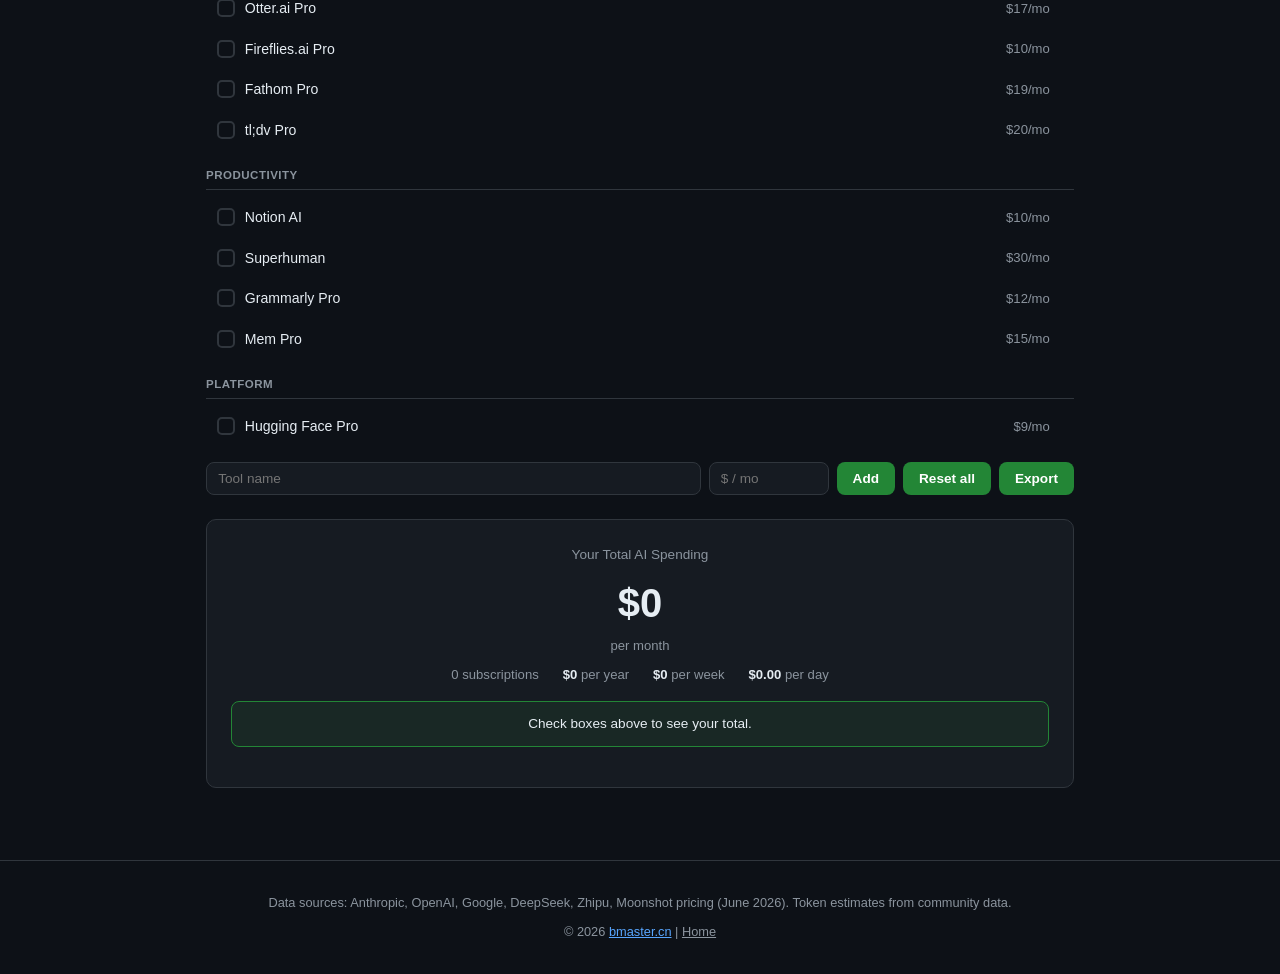
==== commit b5e16fa0: "Add index.html" ====
--- a/index.html
+++ b/index.html
@@ -1,67 +1,147 @@
-<!DOCTYPE html>
-<html lang="en">
-<head>
-<meta charset="UTF-8">
-<meta name="viewport" content="width=device-width, initial-scale=1.0">
-<title>AI Cost Calculator - How Much Are You Spending on AI Tools?</title>
-<meta name="description" content="Audit your AI subscriptions, compare coding assistant costs, and find the cheapest plan. Track spending across ChatGPT, Claude, Cursor, Copilot, Midjourney and 50+ tools.">
-<meta property="og:type" content="website">
-<meta property="og:url" content="https://aicosts.bmaster.cn/">
-<meta property="og:title" content="AI Cost Calculator - How Much Are You Spending on AI?">
-<meta property="og:description" content="Audit your AI subscriptions, compare coding tools, find the cheapest plan. Track 50+ AI tools.">
-<meta property="og:image" content="https://aicosts.bmaster.cn/og-image.png">
-<meta name="twitter:card" content="summary_large_image">
-<meta name="twitter:title" content="AI Cost Calculator">
-<meta name="twitter:description" content="Audit your AI subscriptions, compare coding tools, find the cheapest plan.">
-<link rel="icon" type="image/svg+xml" href="favicon.svg">
-<link rel="stylesheet" href="style.css">
-</head>
-<body>
-
-<div class="header">
-  <h1>AI Cost Calculator</h1>
-  <p>How much are you actually spending on AI tools? Audit subscriptions, compare coding assistants, find the cheapest plan.</p>
-</div>
-
-<div class="pane active" style="padding:1.5rem 1rem 3rem;max-width:800px;margin:0 auto;">
-
-  <div style="text-align:center;margin-bottom:2rem;">
-    <p style="font-size:1rem;color:var(--text-dim);max-width:600px;margin:0 auto 1.5rem;">
-      The average AI user spends $40-$120/month on subscriptions. Many don't realize they're paying for overlapping capabilities.
-      Find out your real cost, discover cheaper alternatives, and stop wasting money.
-    </p>
-    <a href="ai-coding-cost-calculator.html#/audit" class="btn btn-primary" style="font-size:1.1rem;padding:.8rem 2rem;">
-      Launch Calculator &rarr;
-    </a>
-  </div>
-
-  <div style="display:grid;grid-template-columns:repeat(auto-fit,minmax(200px,1fr));gap:1rem;margin-bottom:2rem;">
-    <div style="background:var(--card);border:1px solid var(--border);border-radius:10px;padding:1.2rem;">
-      <div class="b-badge-icon" style="background:var(--accent-dim)">&#128203;</div>
-      <h3 style="font-size:.95rem;margin-bottom:.3rem;">Subscription Audit</h3>
-      <p style="font-size:.82rem;color:var(--text-dim);">Check 50+ AI subscriptions. See your true monthly/yearly spend. Edit prices, add custom tools.</p>
-    </div>
-    <div style="background:var(--card);border:1px solid var(--border);border-radius:10px;padding:1.2rem;">
-      <div class="b-badge-icon" style="background:var(--blue)">&#128295;</div>
-      <h3 style="font-size:.95rem;margin-bottom:.3rem;">Tool Comparison</h3>
-      <p style="font-size:.82rem;color:var(--text-dim);">Compare Claude Code, Cursor, Copilot, Windsurf, Cline by your actual usage. Find the cheapest option.</p>
-    </div>
-    <div style="background:var(--card);border:1px solid var(--border);border-radius:10px;padding:1.2rem;">
-      <div class="b-badge-icon" style="background:var(--orange)">&#9889;</div>
-      <h3 style="font-size:.95rem;margin-bottom:.3rem;">Sub vs API</h3>
-      <p style="font-size:.82rem;color:var(--text-dim);">Should you subscribe or pay per token? Enter your usage and find the exact break-even point.</p>
-    </div>
-  </div>
-
-  <div style="text-align:center;">
-    <a href="ai-coding-cost-calculator.html#/audit" class="btn btn-outline">Start Calculating &rarr;</a>
-  </div>
-
-</div>
-
-<div class="footer">
-  <p>&copy; 2026 <a href="https://bmaster.cn" style="color:var(--blue)">bmaster.cn</a></p>
-</div>
-
-</body>
-</html>
+<!DOCTYPE html>
+<html lang="en">
+<head>
+<meta charset="UTF-8">
+<meta name="viewport" content="width=device-width, initial-scale=1.0">
+<title>AI Cost Calculator - How Much Are You Spending on AI Tools?</title>
+<meta name="description" content="How much are you spending on AI tools? Audit your subscriptions and compare real-time API pricing across 300+ models from OpenRouter.">
+<meta name="theme-color" content="#0d1117">
+
+<!-- Open Graph -->
+<meta property="og:type" content="website">
+<meta property="og:url" content="https://aicosts.bmaster.cn/">
+<meta property="og:title" content="AI Cost Calculator - How Much Are You Spending on AI?">
+<meta property="og:description" content="Audit your AI subscriptions and compare real-time API pricing across 300+ models.">
+<meta property="og:image" content="https://aicosts.bmaster.cn/og-image.png">
+
+<!-- Twitter Card -->
+<meta name="twitter:card" content="summary_large_image">
+<meta name="twitter:title" content="AI Cost Calculator - How Much Are You Spending on AI?">
+<meta name="twitter:description" content="Audit your AI subscriptions and compare real-time API pricing across 300+ models.">
+<meta name="twitter:image" content="https://aicosts.bmaster.cn/og-image.png">
+
+<link rel="canonical" href="https://aicosts.bmaster.cn/">
+<link rel="icon" type="image/svg+xml" href="favicon.svg">
+<link rel="stylesheet" href="style.css">
+<script async src="https://pagead2.googlesyndication.com/pagead/js/adsbygoogle.js?client=ca-pub-2831974253933443" crossorigin="anonymous"></script>
+
+<!-- Schema.org -->
+<script type="application/ld+json">
+{"@context":"https://schema.org","@type":"WebApplication","name":"AI Cost Calculator","url":"https://aicosts.bmaster.cn","description":"Audit your AI subscriptions and compare real-time API pricing across 300+ models.","applicationCategory":"FinanceApplication","operatingSystem":"Web","offers":{"@type":"Offer","price":"0","priceCurrency":"USD"}}
+</script>
+</head>
+<body>
+
+<!-- HEADER -->
+<div class="header">
+  <h1 data-en="AI Cost Calculator" data-zh="AI 成本计算器">AI Cost Calculator</h1>
+  <p data-en="How much are you actually spending on AI tools? Audit your subscriptions and compare real-time API pricing across 300+ models."
+     data-zh="你到底在 AI 工具上花了多少钱？盘点订阅，对比 300+ 模型的实时 API 定价。">How much are you actually spending on AI tools? Audit your subscriptions and compare real-time API pricing across 300+ models.</p>
+  <div class="lang-switch">
+    <button class="lang-btn active" id="langEn" onclick="switchLang('en')">EN</button>
+    <button class="lang-btn" id="langZh" onclick="switchLang('zh')">中文</button>
+  </div>
+</div>
+
+<!-- TABS -->
+<div class="tabs">
+  <button class="tab active" data-tab="stack" onclick="switchTab('stack')" data-en="My Subscriptions" data-zh="我的订阅">My Subscriptions</button>
+  <button class="tab" data-tab="models" onclick="switchTab('models')" data-en="Model Prices" data-zh="模型比价">Model Prices</button>
+</div>
+
+<!-- AD SLOT -->
+<div class="ad-slot">
+  <!-- <ins class="adsbygoogle" style="display:block" data-ad-client="ca-pub-2831974253933443" data-ad-slot="XXXXXXXXX" data-ad-format="auto" data-full-width-responsive="true"></ins> -->
+</div>
+
+<!-- ===== PANE: SUBSCRIPTION STACK ===== -->
+<div class="pane active" id="tab-stack">
+  <div class="section-title" data-en="AI Subscription Stack Calculator" data-zh="AI 订阅堆叠计算器">AI Subscription Stack Calculator</div>
+  <div class="section-desc" data-en="Check every AI tool you subscribe to. Prices are approximate — click any price to adjust it." data-zh="勾选你订阅的所有 AI 工具。价格为参考值，点击价格可修改。" tabindex="0">Check every AI tool you subscribe to. Prices are approximate — click any price to adjust it.</div>
+
+  <div class="controls">
+    <div class="control-group">
+      <label data-en="Team size" data-zh="团队人数">Team size</label>
+      <div class="slider-row">
+        <input type="range" id="auditTeam" min="1" max="50" value="1">
+        <span class="slider-val" id="auditTeamVal">1</span>
+      </div>
+    </div>
+  </div>
+
+  <div class="sub-search-wrap">
+    <input type="text" class="search-input" id="subSearch" placeholder="Search subscriptions..." data-en-ph="Search subscriptions..." data-zh-ph="搜索订阅...">
+  </div>
+
+  <div id="subList"></div>
+
+  <div class="custom-add">
+    <input type="text" id="customSubName" placeholder="Tool name" data-en-ph="Tool name" data-zh-ph="工具名称">
+    <input type="number" id="customSubPrice" placeholder="$ / mo" data-en-ph="$ / mo" data-zh-ph="元 / 月" style="max-width:100px">
+    <button class="btn btn-primary" onclick="addCustomSub()" data-en="Add" data-zh="添加">Add</button>
+    <button class="btn btn-outline" onclick="toggleAllOff()" data-en="Reset all" data-zh="全部重置">Reset all</button>
+    <button class="btn btn-outline" onclick="exportResult()" data-en="Export" data-zh="导出">Export</button>
+  </div>
+
+  <div class="total-card">
+    <div style="font-size:.85rem;color:var(--text-dim);margin-bottom:.3rem" data-en="Your Total AI Spending" data-zh="你的 AI 总支出">Your Total AI Spending</div>
+    <div class="big-number" id="subMonthly">$0</div>
+    <div style="font-size:.82rem;color:var(--text-dim)" data-en="per month" data-zh="每月">per month</div>
+    <div class="sub-stats">
+      <div class="sub-stat"><span id="subCount">0</span> <span data-en="subscriptions" data-zh="个订阅">subscriptions</span></div>
+      <div class="sub-stat"><strong id="subYearly">$0</strong> <span data-en="per year" data-zh="每年">per year</span></div>
+      <div class="sub-stat"><strong id="subWeekly">$0</strong> <span data-en="per week" data-zh="每周">per week</span></div>
+      <div class="sub-stat"><strong id="subDaily">$0</strong> <span data-en="per day" data-zh="每天">per day</span></div>
+    </div>
+    <div class="msg-box" id="subMsg"></div>
+    <div class="breakdown" id="subBreakdown"></div>
+  </div>
+</div>
+
+<!-- ===== PANE: MODEL PRICES (OpenRouter) ===== -->
+<div class="pane" id="tab-models">
+  <div class="section-title" data-en="AI Model Price Comparison" data-zh="AI 模型价格对比">AI Model Price Comparison</div>
+  <div class="section-desc" data-en="Real-time pricing from OpenRouter for 300+ models. Enter your usage to estimate monthly costs and find the best value." data-zh="来自 OpenRouter 的 300+ 模型实时定价。输入使用量估算月成本，找到性价比最高的模型。" tabindex="0">Real-time pricing from OpenRouter for 300+ models. Enter your usage to estimate monthly costs and find the best value.</div>
+
+  <div class="controls">
+    <div class="control-group">
+      <label data-en="Prompts per day" data-zh="每天提示数">Prompts per day</label>
+      <input type="number" id="mpPrompts" value="50" min="1" max="1000">
+    </div>
+    <div class="control-group">
+      <label data-en="Avg input tokens" data-zh="平均输入 token">Avg input tokens</label>
+      <input type="number" id="mpInput" value="2000" min="100" step="100">
+    </div>
+    <div class="control-group">
+      <label data-en="Avg output tokens" data-zh="平均输出 token">Avg output tokens</label>
+      <input type="number" id="mpOutput" value="500" min="10" step="10">
+    </div>
+    <div class="control-group">
+      <label data-en="Days / month" data-zh="每月天数">Days / month</label>
+      <input type="number" id="mpDays" value="22" min="1" max="31">
+    </div>
+  </div>
+
+  <div class="controls" style="flex-wrap:wrap;gap:.5rem;">
+    <button class="btn btn-outline mp-filter active" data-tier="all" onclick="mpFilterTier('all')" data-en="All Models" data-zh="全部模型">All Models</button>
+    <button class="btn btn-outline mp-filter" data-tier="flagship" onclick="mpFilterTier('flagship')" data-en="Flagship" data-zh="旗舰">Flagship</button>
+    <button class="btn btn-outline mp-filter" data-tier="mid" onclick="mpFilterTier('mid')" data-en="Mid-Tier" data-zh="中端">Mid-Tier</button>
+    <button class="btn btn-outline mp-filter" data-tier="budget" onclick="mpFilterTier('budget')" data-en="Budget" data-zh="经济">Budget</button>
+    <input type="text" class="search-input" id="mpSearch" placeholder="Search models..." data-en-ph="Search models..." data-zh-ph="搜索模型..." style="flex:1;min-width:150px;">
+  </div>
+
+  <div class="summary" id="mpSummary"></div>
+  <div class="model-table-wrap"><table class="model-table" id="mpTable"></table></div>
+  <div id="mpFooter" style="text-align:center;padding:.8rem;color:var(--text-dim);font-size:.78rem;"></div>
+</div>
+
+<!-- FOOTER -->
+<div class="footer">
+  <p data-en="Data sources: Anthropic, OpenAI, Google, DeepSeek, Zhipu, Moonshot pricing (June 2026). Token estimates from community data."
+     data-zh="数据来源：Anthropic、OpenAI、Google、DeepSeek、智谱、Moonshot 定价页（2026年6月）。Token 估算来自社区数据。">Data sources: Anthropic, OpenAI, Google, DeepSeek, Zhipu, Moonshot pricing (June 2026). Token estimates from community data.</p>
+  <p style="margin-top:.5rem">&copy; 2026 <a href="https://bmaster.cn" style="color:var(--blue)">bmaster.cn</a> | <a href="/" style="color:var(--text-dim)">Home</a></p>
+</div>
+
+<script src="app.js?v=12"></script>
+</body>
+</html>
--- a/style.css
+++ b/style.css
@@ -299,7 +299,14 @@
   margin: 1px auto 0;
 }
 .sub-item .name { font-size: .88rem; }
-.sub-item .price { font-size: .82rem; color: var(--text-dim); white-space: nowrap; }
+.sub-item .price { font-size: .82rem; color: var(--text-dim); white-space: nowrap; cursor: pointer; padding: 1px 3px; border-radius: 3px; transition: background .15s; }
+.sub-item .price:hover { background: var(--accent-dim); color: var(--text); }
+.sub-item .price .edit-icon { font-size: .65rem; opacity: 0; margin-left: 2px; }
+.sub-item .price:hover .edit-icon { opacity: .6; }
+.cmp-price-edit { border-bottom: 1px dashed transparent; transition: border-color .15s; }
+.cmp-price-edit:hover { border-bottom-color: var(--accent); }
+.cmp-price-edit .edit-icon { font-size: .65rem; opacity: .4; }
+.sub-item .price.edited { color: var(--accent); font-weight: 600; }
 .custom-tag { font-size: .65rem; background: var(--border); color: var(--text-dim); padding: 1px 5px; border-radius: 4px; }
 
 /* ===== CUSTOM SUB FORM ===== */
